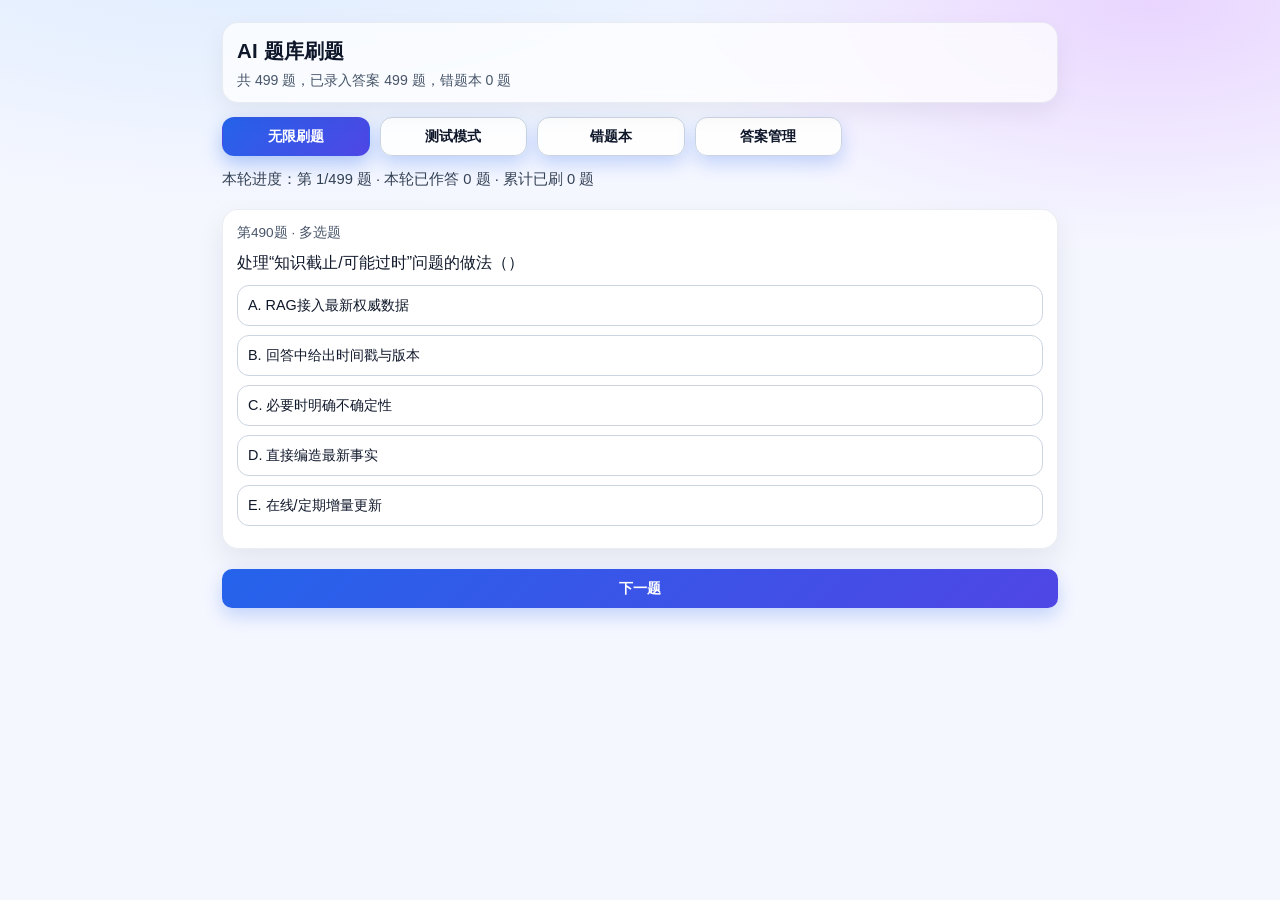
==== index.html @ f72c589b "Deploy AI quiz app" ====
<!doctype html>
<html lang="zh-CN">
<head>
  <meta charset="UTF-8" />
  <meta name="viewport" content="width=device-width, initial-scale=1, viewport-fit=cover" />
  <title>AI 题库刷题</title>
  <link rel="stylesheet" href="./styles.css" />
</head>
<body>
  <main class="app">
    <header class="header">
      <h1>AI 题库刷题</h1>
      <p id="metaText">加载中...</p>
    </header>

    <section class="tabs">
      <button class="tab active" data-tab="practice">无限刷题</button>
      <button class="tab" data-tab="test">测试模式</button>
      <button class="tab" data-tab="wrong">错题本</button>
      <button class="tab" data-tab="manage">答案管理</button>
    </section>

    <section id="panelPractice" class="panel active">
      <div id="practiceStats" class="result"></div>
      <div id="practiceContainer"></div>
      <div class="actions">
        <button id="practiceNextBtn">下一题</button>
      </div>
    </section>

    <section id="panelTest" class="panel">
      <div class="toolbar">
        <label><input id="testOnlyWrong" type="checkbox" /> 仅测错题本</label>
        <button id="testStartBtn">开始测试</button>
      </div>
      <div id="testContainer"></div>
      <div id="testResult" class="result"></div>
      <div class="bottom-submit-wrap">
        <button id="testSubmitBtn" disabled>交卷</button>
      </div>
    </section>

    <section id="panelWrong" class="panel">
      <div class="toolbar">
        <button id="wrongStartPracticeBtn">按错题本刷题</button>
        <button id="wrongClearBtn" class="danger">清空错题本</button>
      </div>
      <div id="wrongContainer"></div>
    </section>

    <section id="panelManage" class="panel">
      <div class="toolbar">
        <button id="exportAnswersBtn">导出答案 JSON</button>
      </div>
      <p class="hint">导入格式示例：{"1":["B"],"2":["A","C"]}。键是题号，值是正确选项数组。</p>
      <textarea id="answersInput" rows="8" placeholder='粘贴答案 JSON'></textarea>
      <div class="actions">
        <button id="importAnswersBtn">导入答案</button>
      </div>
      <div id="manageMessage" class="result"></div>
    </section>
  </main>

  <script src="./app.js"></script>
</body>
</html>
---- styles.css ----
* {
  box-sizing: border-box;
}

body {
  margin: 0;
  font-family: "Inter", -apple-system, BlinkMacSystemFont, "Segoe UI", sans-serif;
  background:
    radial-gradient(1200px 500px at 20% -10%, #dbeafe 0%, rgba(219, 234, 254, 0) 60%),
    radial-gradient(900px 460px at 90% 0%, #e9d5ff 0%, rgba(233, 213, 255, 0) 55%),
    #f5f7ff;
  color: #0f172a;
}

.app {
  max-width: 860px;
  margin: 0 auto;
  min-height: 100vh;
  padding: 16px 12px 30px;
}

.header {
  background: rgba(255, 255, 255, 0.72);
  backdrop-filter: blur(8px);
  border: 1px solid rgba(148, 163, 184, 0.18);
  border-radius: 16px;
  padding: 14px 14px 12px;
  box-shadow: 0 10px 24px rgba(15, 23, 42, 0.06);
}

.header h1 {
  margin: 0;
  font-size: 1.28rem;
  letter-spacing: 0.2px;
}

.header p {
  margin: 6px 0 0;
  color: #475569;
  font-size: 0.88rem;
}

.tabs {
  margin-top: 14px;
  display: grid;
  grid-template-columns: repeat(4, 1fr);
  gap: 10px;
}

.tab {
  border: 1px solid #cbd5e1;
  background: rgba(255, 255, 255, 0.9);
  color: #0f172a;
  border-radius: 12px;
  padding: 9px 6px;
  font-weight: 600;
  transition: all 0.2s ease;
}

.tab.active {
  background: linear-gradient(135deg, #2563eb, #4f46e5);
  color: #fff;
  border-color: transparent;
  box-shadow: 0 8px 18px rgba(37, 99, 235, 0.32);
}

.panel {
  display: none;
  margin-top: 14px;
}

.panel.active {
  display: block;
}

.toolbar,
.actions {
  display: flex;
  gap: 8px;
  margin-bottom: 10px;
  flex-wrap: wrap;
}

button {
  border: 0;
  border-radius: 10px;
  padding: 10px 12px;
  background: linear-gradient(135deg, #2563eb, #4f46e5);
  color: #fff;
  font-size: 0.9rem;
  font-weight: 600;
  box-shadow: 0 8px 18px rgba(37, 99, 235, 0.24);
  transition: transform 0.15s ease, box-shadow 0.2s ease;
}

button:active {
  transform: translateY(1px);
  box-shadow: 0 4px 10px rgba(37, 99, 235, 0.2);
}

button:disabled {
  opacity: 0.5;
  box-shadow: none;
}

button.danger {
  background: linear-gradient(135deg, #ef4444, #dc2626);
  box-shadow: 0 8px 18px rgba(220, 38, 38, 0.22);
}

.card {
  background: rgba(255, 255, 255, 0.92);
  border: 1px solid rgba(148, 163, 184, 0.2);
  border-radius: 16px;
  padding: 14px;
  box-shadow: 0 12px 28px rgba(15, 23, 42, 0.08);
}

#practiceStats {
  margin-bottom: 20px;
  color: #334155;
  font-weight: 500;
}

#practiceContainer {
  margin-bottom: 20px;
}

#practiceNextBtn {
  width: 100%;
}

.q-title {
  font-size: 1rem;
  line-height: 1.58;
  margin: 0 0 10px;
}

.q-meta {
  color: #475569;
  font-size: 0.85rem;
  margin-bottom: 8px;
}

.options {
  display: grid;
  gap: 9px;
}

.opt {
  border: 1px solid #cbd5e1;
  border-radius: 12px;
  padding: 10px;
  background: #fff;
  text-align: left;
  color: #0f172a;
  box-shadow: none;
  font-weight: 500;
}

.opt.selected {
  border-color: #2563eb;
  background: #eff6ff;
}

.opt.correct {
  border-color: #16a34a;
  background: #ecfdf5;
}

.opt.wrong {
  border-color: #dc2626;
  background: #fff5f5;
}

.result {
  margin-top: 8px;
  font-size: 0.92rem;
  color: #334155;
  white-space: pre-wrap;
}

.hint {
  color: #64748b;
  font-size: 0.85rem;
  margin: 0 0 8px;
}

textarea {
  width: 100%;
  border: 1px solid #cbd5e1;
  border-radius: 12px;
  padding: 10px;
  font-size: 0.9rem;
  background: rgba(255, 255, 255, 0.95);
}

.list {
  display: grid;
  gap: 10px;
}

.chip {
  display: inline-block;
  background: #e0e7ff;
  color: #3730a3;
  padding: 3px 9px;
  border-radius: 999px;
  font-size: 0.78rem;
  font-weight: 600;
}

.bottom-submit-wrap {
  position: fixed;
  left: 12px;
  right: 12px;
  bottom: 20px;
  z-index: 30;
}

.bottom-submit-wrap button {
  width: 100%;
  padding: 12px;
  font-size: 1rem;
  border-radius: 14px;
}

#panelTest {
  padding-bottom: 90px;
}

#panelTest h3 {
  margin: 16px 2px 10px;
  font-size: 0.98rem;
  color: #1e293b;
  letter-spacing: 0.2px;
}

@media (min-width: 900px) {
  .app {
    padding-top: 22px;
  }
  .tabs {
    max-width: 620px;
  }
}
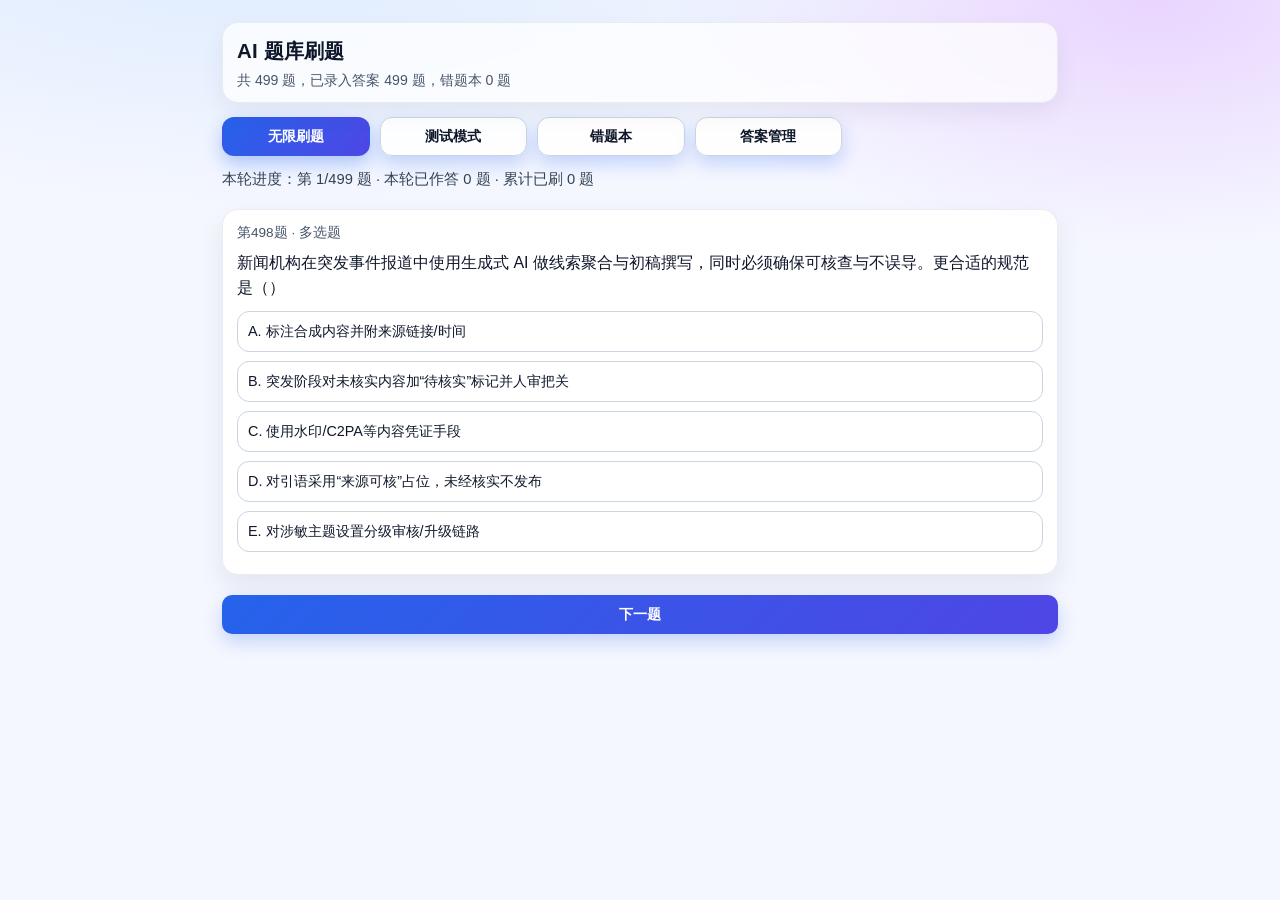
==== commit 025c9414: "答案管理：新增 GitHub Gist 云端同步（拉取/推送）" ====
--- a/index.html
+++ b/index.html
@@ -52,6 +52,17 @@
       <div class="toolbar">
         <button id="exportAnswersBtn">导出答案 JSON</button>
       </div>
+      <div class="card" style="margin-bottom:10px;">
+        <p class="hint">云端同步（跨设备）：使用 GitHub Gist 存储答案库。</p>
+        <input id="gistIdInput" type="text" placeholder="Gist ID（例如 8f3a...）" />
+        <input id="gistTokenInput" type="password" placeholder="GitHub Token（需 gist 权限，用于推送）" />
+        <div class="actions" style="margin-top:8px;">
+          <button id="saveSyncConfigBtn">保存云端配置</button>
+          <button id="pullCloudAnswersBtn">拉取云端答案</button>
+          <button id="pushCloudAnswersBtn">推送到云端</button>
+        </div>
+        <div id="syncMessage" class="result"></div>
+      </div>
       <p class="hint">导入格式示例：{"1":["B"],"2":["A","C"]}。键是题号，值是正确选项数组。</p>
       <textarea id="answersInput" rows="8" placeholder='粘贴答案 JSON'></textarea>
       <div class="actions">
--- a/styles.css
+++ b/styles.css
@@ -195,6 +195,17 @@
   background: rgba(255, 255, 255, 0.95);
 }
 
+input[type="text"],
+input[type="password"] {
+  width: 100%;
+  border: 1px solid #cbd5e1;
+  border-radius: 12px;
+  padding: 10px;
+  font-size: 0.9rem;
+  background: rgba(255, 255, 255, 0.95);
+  margin-bottom: 8px;
+}
+
 .list {
   display: grid;
   gap: 10px;
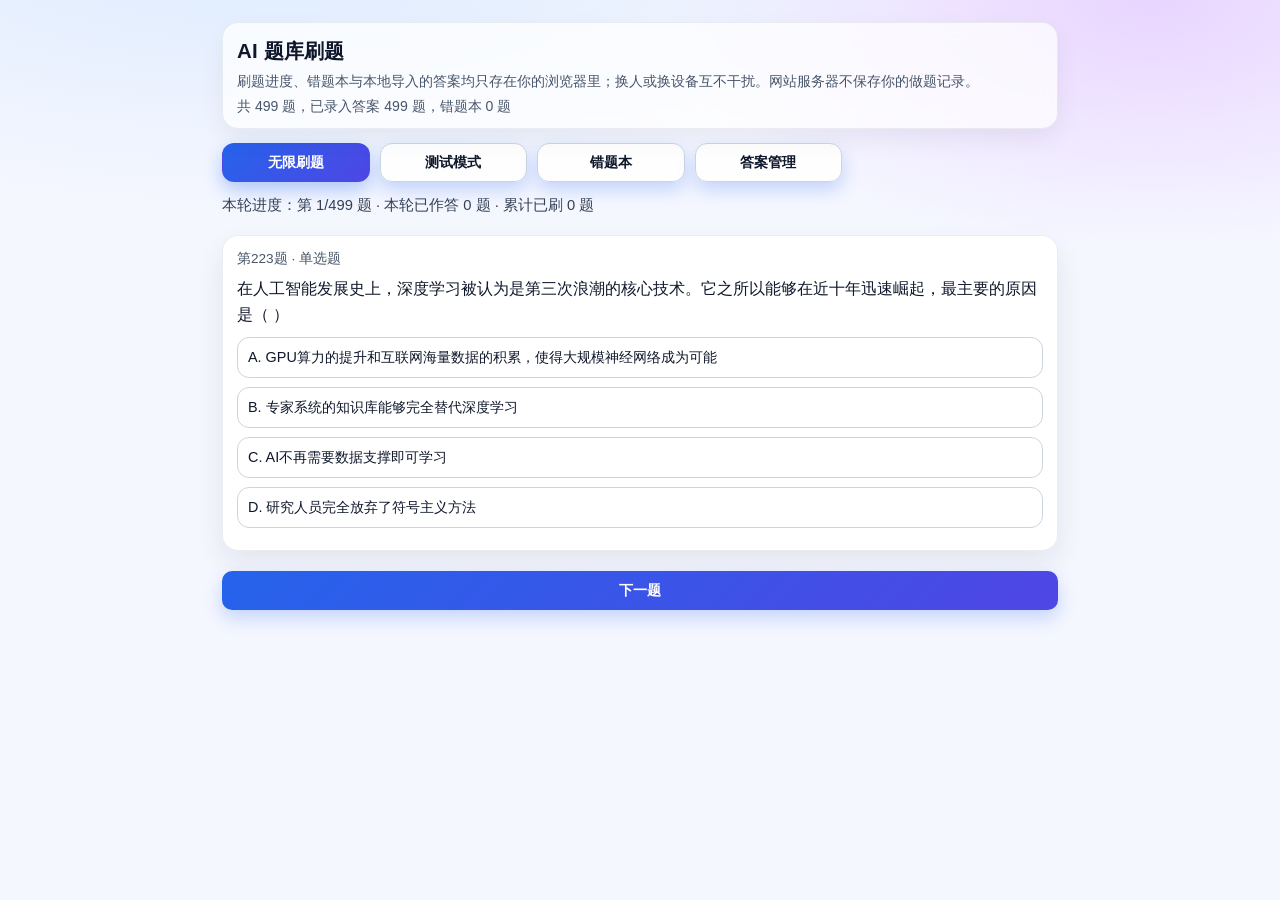
==== commit b03b9d7e: "移除练习中覆盖标准答案功能；说明进度与错题仅存本机" ====
--- a/index.html
+++ b/index.html
@@ -10,6 +10,9 @@
   <main class="app">
     <header class="header">
       <h1>AI 题库刷题</h1>
+      <p class="privacy-hint">
+        刷题进度、错题本与本地导入的答案均只存在你的浏览器里；换人或换设备互不干扰。网站服务器不保存你的做题记录。
+      </p>
       <p id="metaText">加载中...</p>
     </header>
 
@@ -53,7 +56,9 @@
         <button id="exportAnswersBtn">导出答案 JSON</button>
       </div>
       <div class="card" style="margin-bottom:10px;">
-        <p class="hint">云端同步（跨设备）：使用 GitHub Gist 存储答案库。</p>
+        <p class="hint">
+          可选：用 GitHub Gist 在你自己的多台设备间同步「答案 JSON」。只有你配置了同一个 Gist 的浏览器会参与同步；其他访客的数据仍在各自本机，互不影响。
+        </p>
         <input id="gistIdInput" type="text" placeholder="Gist ID（例如 8f3a...）" />
         <input id="gistTokenInput" type="password" placeholder="GitHub Token（需 gist 权限，用于推送）" />
         <div class="actions" style="margin-top:8px;">
--- a/styles.css
+++ b/styles.css
@@ -74,6 +74,18 @@
 }
 
 .toolbar,
+.privacy-hint {
+  font-size: 0.8125rem;
+  line-height: 1.45;
+  color: var(--muted, #64748b);
+  margin: 0 0 0.5rem;
+  max-width: 52rem;
+}
+
+.practice-multi-confirm {
+  margin-top: 0.75rem;
+}
+
 .actions {
   display: flex;
   gap: 8px;
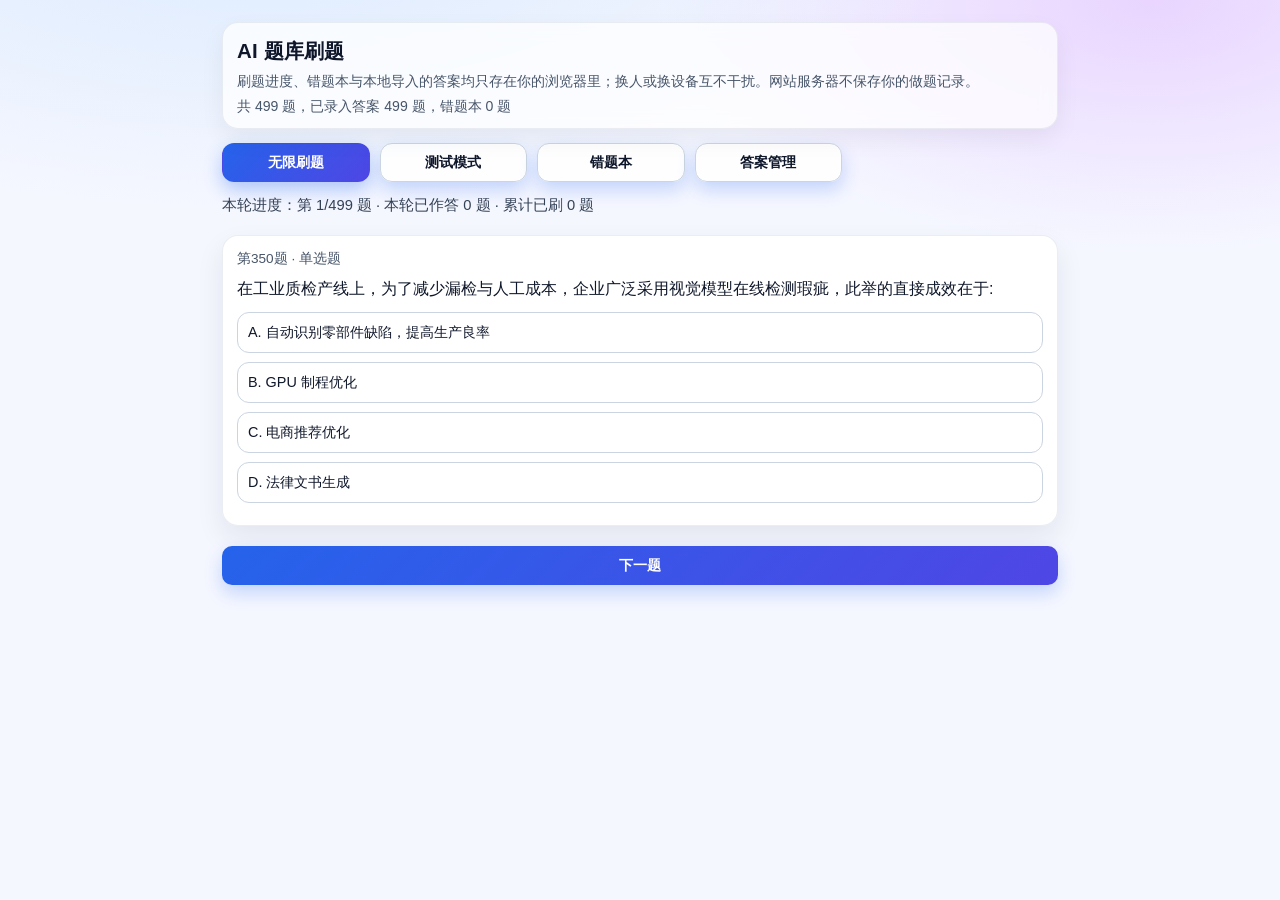
==== commit cf9f4d45: "接入 Vercel Analytics 脚本" ====
--- a/index.html
+++ b/index.html
@@ -5,6 +5,7 @@
   <meta name="viewport" content="width=device-width, initial-scale=1, viewport-fit=cover" />
   <title>AI 题库刷题</title>
   <link rel="stylesheet" href="./styles.css" />
+  <script defer src="/_vercel/insights/script.js"></script>
 </head>
 <body>
   <main class="app">
